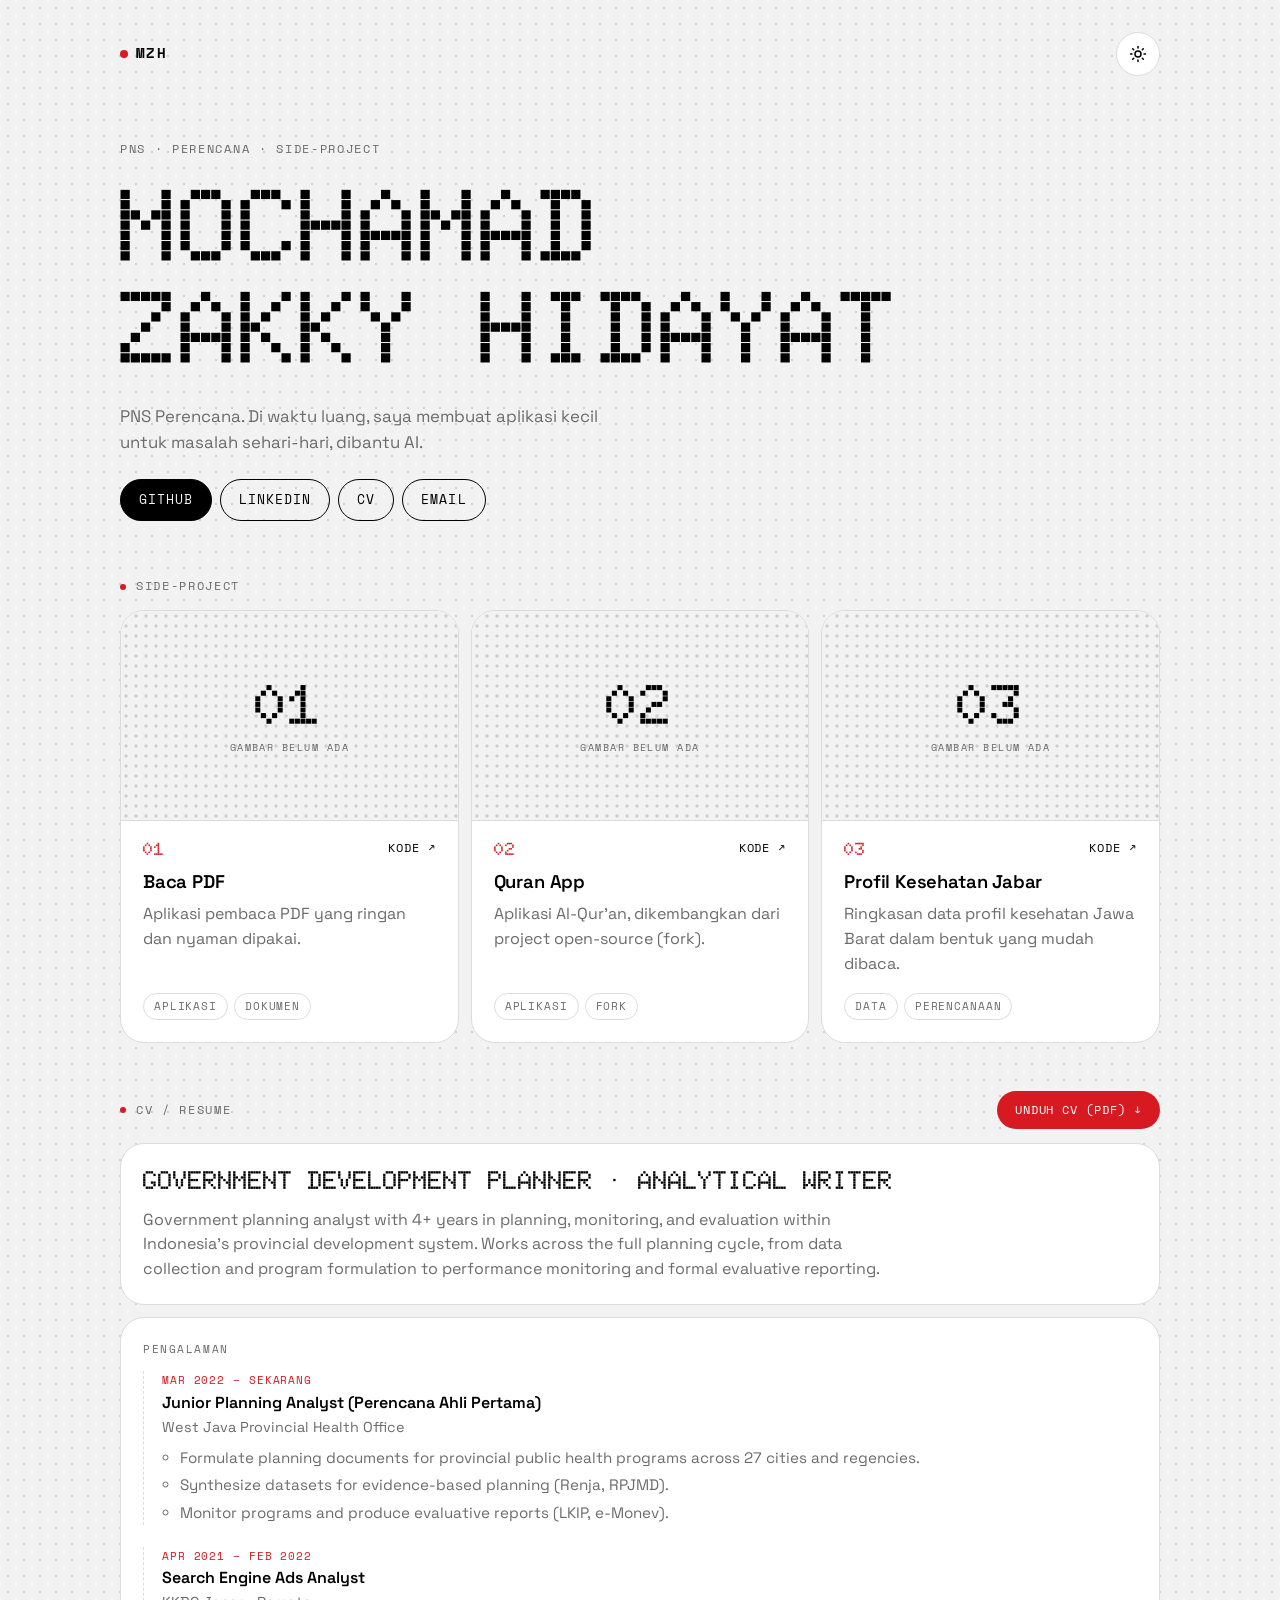
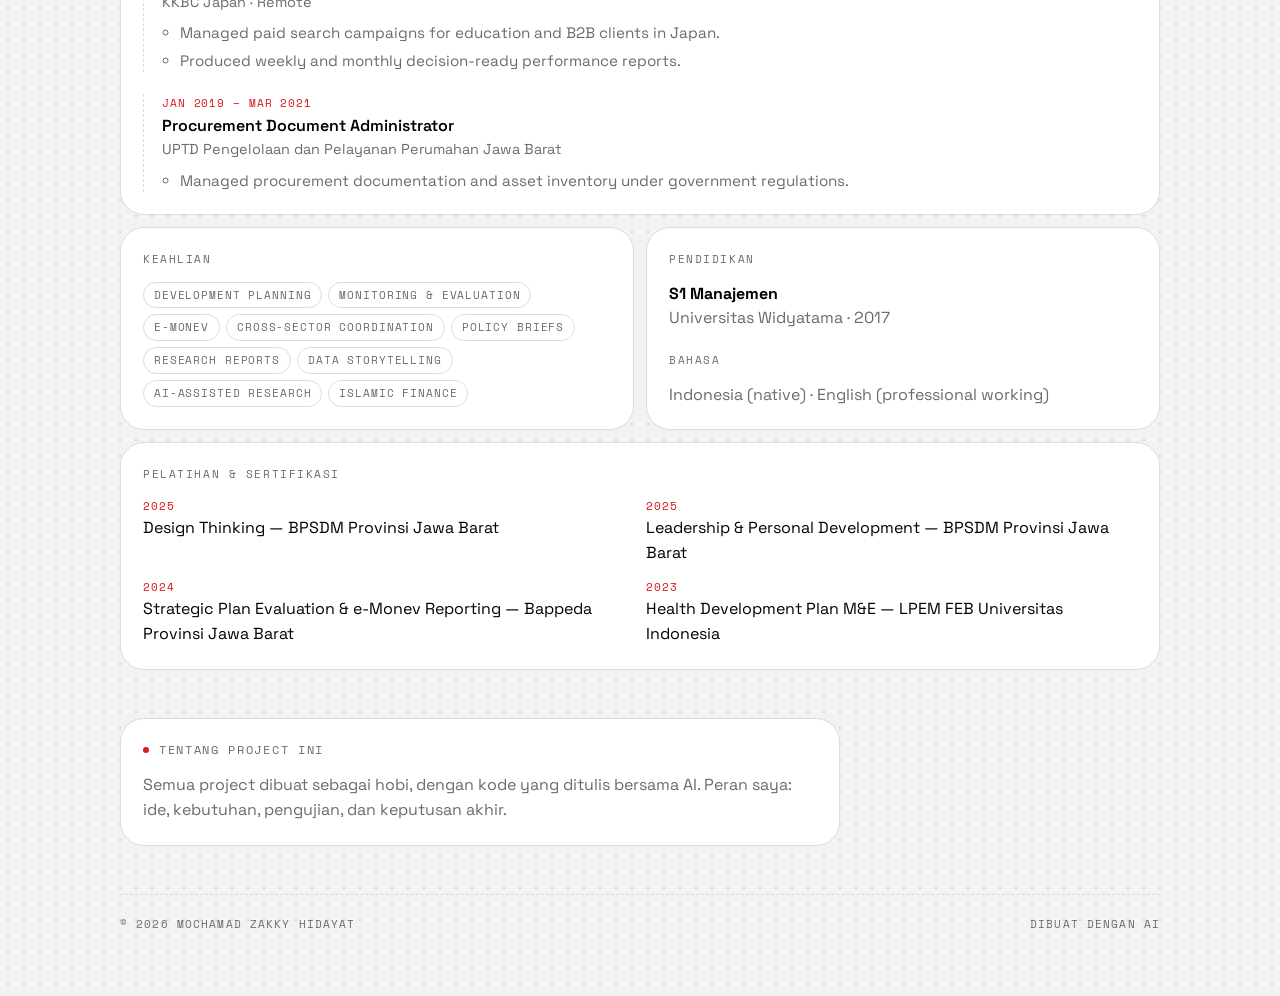
==== portfolio-site/index.html @ c0b2332d "Add portfolio site" ====
<!doctype html>
<html lang="id">
<head>
  <meta charset="utf-8">
  <meta name="viewport" content="width=device-width, initial-scale=1">
  <title>Zakky Hidayat</title>
  <meta name="description" content="Side-project dan catatan dari seorang perencana.">
  <link rel="preconnect" href="https://fonts.googleapis.com">
  <link rel="preconnect" href="https://fonts.gstatic.com" crossorigin>
  <link href="https://fonts.googleapis.com/css2?family=Doto:wght@700;900&family=Space+Grotesk:wght@400;500;600&family=Space+Mono:wght@400;700&display=swap" rel="stylesheet">
  <link rel="stylesheet" href="assets/css/style.css">
  <script>
    try { const t = localStorage.getItem("theme"); if (t) document.documentElement.dataset.theme = t; } catch (e) {}
  </script>
</head>
<body>
  <div class="wrap">
    <nav class="top">
      <span class="mark"><i class="dot"></i>MZH</span>
      <button id="theme-toggle" class="icon-btn" aria-label="Ganti tema">
        <svg class="sun" viewBox="0 0 24 24" width="18" height="18" fill="none" stroke="currentColor" stroke-width="2" stroke-linecap="round"><circle cx="12" cy="12" r="4"/><path d="M12 2v2M12 20v2M4.9 4.9l1.4 1.4M17.7 17.7l1.4 1.4M2 12h2M20 12h2M4.9 19.1l1.4-1.4M17.7 6.3l1.4-1.4"/></svg>
        <svg class="moon" viewBox="0 0 24 24" width="18" height="18" fill="none" stroke="currentColor" stroke-width="2" stroke-linecap="round" stroke-linejoin="round"><path d="M21 12.8A9 9 0 1 1 11.2 3a7 7 0 0 0 9.8 9.8z"/></svg>
      </button>
    </nav>

    <header class="hero">
      <p class="eyebrow">PNS · Perencana · Side-project</p>
      <h1>Mochamad<br>Zakky Hidayat</h1>
      <p class="lead">PNS Perencana. Di waktu luang, saya membuat aplikasi kecil untuk masalah sehari-hari, dibantu AI.</p>
      <p class="links">
        <a href="https://github.com/zakkyhidayat">GitHub</a>
        <a href="https://www.linkedin.com/in/mochamad-zakky-hidayat-995593264/">LinkedIn</a>
        <a href="#cv">CV</a>
        <a href="mailto:zakkyhidayat@gmail.com">Email</a>
      </p>
    </header>

    <section>
      <h2>Side-project</h2>
      <ul id="projects" class="projects"></ul>
    </section>

    <section id="cv" class="cv">
      <div class="cv-head">
        <h2>CV / Resume</h2>
        <a class="pill" href="cv.pdf" download>Unduh CV (PDF) ↓</a>
      </div>

      <div class="cv-card cv-summary">
        <p class="cv-role">Government Development Planner · Analytical Writer</p>
        <p>Government planning analyst with 4+ years in planning, monitoring, and evaluation within Indonesia's provincial development system. Works across the full planning cycle, from data collection and program formulation to performance monitoring and formal evaluative reporting.</p>
      </div>

      <div class="cv-grid">
        <div class="cv-card cv-wide">
          <h4>Pengalaman</h4>
          <ol class="timeline">
            <li>
              <span class="when">Mar 2022 – Sekarang</span>
              <strong>Junior Planning Analyst (Perencana Ahli Pertama)</strong>
              <em>West Java Provincial Health Office</em>
              <ul>
                <li>Formulate planning documents for provincial public health programs across 27 cities and regencies.</li>
                <li>Synthesize datasets for evidence-based planning (Renja, RPJMD).</li>
                <li>Monitor programs and produce evaluative reports (LKIP, e-Monev).</li>
              </ul>
            </li>
            <li>
              <span class="when">Apr 2021 – Feb 2022</span>
              <strong>Search Engine Ads Analyst</strong>
              <em>KKBC Japan · Remote</em>
              <ul>
                <li>Managed paid search campaigns for education and B2B clients in Japan.</li>
                <li>Produced weekly and monthly decision-ready performance reports.</li>
              </ul>
            </li>
            <li>
              <span class="when">Jan 2019 – Mar 2021</span>
              <strong>Procurement Document Administrator</strong>
              <em>UPTD Pengelolaan dan Pelayanan Perumahan Jawa Barat</em>
              <ul>
                <li>Managed procurement documentation and asset inventory under government regulations.</li>
              </ul>
            </li>
          </ol>
        </div>

        <div class="cv-card">
          <h4>Keahlian</h4>
          <div class="tags">
            <span>Development planning</span><span>Monitoring &amp; evaluation</span><span>e-Monev</span>
            <span>Cross-sector coordination</span><span>Policy briefs</span><span>Research reports</span>
            <span>Data storytelling</span><span>AI-assisted research</span><span>Islamic finance</span>
          </div>
        </div>

        <div class="cv-card">
          <h4>Pendidikan</h4>
          <p><strong>S1 Manajemen</strong><br><span class="muted">Universitas Widyatama · 2017</span></p>
          <h4 class="mt">Bahasa</h4>
          <p class="muted">Indonesia (native) · English (professional working)</p>
        </div>

        <div class="cv-card cv-wide">
          <h4>Pelatihan &amp; Sertifikasi</h4>
          <ul class="certs">
            <li><span class="when">2025</span>Design Thinking — BPSDM Provinsi Jawa Barat</li>
            <li><span class="when">2025</span>Leadership &amp; Personal Development — BPSDM Provinsi Jawa Barat</li>
            <li><span class="when">2024</span>Strategic Plan Evaluation &amp; e-Monev Reporting — Bappeda Provinsi Jawa Barat</li>
            <li><span class="when">2023</span>Health Development Plan M&amp;E — LPEM FEB Universitas Indonesia</li>
          </ul>
        </div>
      </div>
    </section>

    <section class="note">
      <h2>Tentang project ini</h2>
      <p>Semua project dibuat sebagai hobi, dengan kode yang ditulis bersama AI. Peran saya: ide, kebutuhan, pengujian, dan keputusan akhir.</p>
    </section>

    <footer><span>© <span id="year"></span> Mochamad Zakky Hidayat</span><span>Dibuat dengan AI</span></footer>
  </div>
  <script src="assets/js/projects.js"></script>
  <script src="assets/js/main.js"></script>
</body>
</html>
---- portfolio-site/assets/css/style.css ----
/* Gaya terinspirasi Nothing OS: monokrom, dot-matrix, aksen merah, label mono. */
:root {
  --bg: #f2f2f2;
  --surface: #ffffff;
  --text: #000000;
  --muted: #6b6b6b;
  --border: #dcdcdc;
  --dot: #cfcfcf;
  --red: #d71921;
  color-scheme: light;
}
@media (prefers-color-scheme: dark) {
  :root:not([data-theme="light"]) {
    --bg: #000000; --surface: #111111; --text: #ffffff; --muted: #8a8a8a;
    --border: #262626; --dot: #222222; --red: #ff2d36; color-scheme: dark;
  }
}
:root[data-theme="dark"] {
  --bg: #000000; --surface: #111111; --text: #ffffff; --muted: #8a8a8a;
  --border: #262626; --dot: #222222; --red: #ff2d36; color-scheme: dark;
}

* { box-sizing: border-box; margin: 0; }
body {
  background-color: var(--bg);
  background-image: radial-gradient(var(--dot) 1px, transparent 1.2px);
  background-size: 16px 16px;
  color: var(--text);
  font-family: "Space Grotesk", system-ui, sans-serif;
  line-height: 1.55;
  -webkit-font-smoothing: antialiased;
}
a { color: inherit; text-decoration: none; }

.mono, .eyebrow, h2, .tags span, .project-links, .idx, footer, .links, .mark {
  font-family: "Space Mono", ui-monospace, monospace;
}

.wrap { max-width: 1120px; margin: 0 auto; padding: 24px 16px 48px; }
@media (min-width: 768px) { .wrap { padding: 32px 40px 64px; } }

.top { display: flex; justify-content: space-between; align-items: center; margin-bottom: 64px; }
.mark { display: flex; align-items: center; gap: 8px; font-weight: 700; font-size: .85rem; letter-spacing: .1em; }
.dot { width: 8px; height: 8px; border-radius: 50%; background: var(--red); display: inline-block; }
.icon-btn {
  display: grid; place-items: center; width: 44px; height: 44px;
  border: 1px solid var(--border); border-radius: 50%;
  background: var(--surface); color: var(--text); cursor: pointer;
}
.icon-btn:focus-visible, a:focus-visible { outline: 2px solid var(--red); outline-offset: 2px; }
.moon { display: none; }
:root[data-theme="dark"] .sun { display: none; }
:root[data-theme="dark"] .moon { display: block; }
@media (prefers-color-scheme: dark) {
  :root:not([data-theme="light"]) .sun { display: none; }
  :root:not([data-theme="light"]) .moon { display: block; }
}

.hero { margin-bottom: 56px; }
.eyebrow { font-size: .75rem; letter-spacing: .14em; text-transform: uppercase; color: var(--muted); margin-bottom: 16px; }
h1 {
  font-family: "Doto", "Space Mono", monospace;
  font-weight: 900; font-size: clamp(2.4rem, 8vw, 6.5rem);
  line-height: 1; letter-spacing: -.01em; text-transform: uppercase;
}
.lead { margin-top: 24px; font-size: 1.05rem; color: var(--muted); max-width: 48ch; }
.links { margin-top: 24px; display: flex; gap: 8px; flex-wrap: wrap; font-size: .8rem; text-transform: uppercase; letter-spacing: .08em; }
.links a {
  padding: 10px 18px; border-radius: 999px;
  border: 1px solid var(--text); transition: background .15s, color .15s;
}
.links a:first-child { background: var(--text); color: var(--bg); }
.links a:hover { background: var(--red); border-color: var(--red); color: #fff; }

section { margin-bottom: 48px; }
h2 {
  font-size: .75rem; font-weight: 400; text-transform: uppercase;
  letter-spacing: .14em; color: var(--muted); margin-bottom: 14px;
  display: flex; align-items: center; gap: 10px;
}
h2::before { content: ""; width: 6px; height: 6px; border-radius: 50%; background: var(--red); }

.projects {
  list-style: none; padding: 0; display: grid; gap: 12px;
  grid-template-columns: repeat(auto-fill, minmax(min(100%, 320px), 1fr));
}
.project {
  display: flex; flex-direction: column; overflow: hidden;
  background: var(--surface); border: 1px solid var(--border); border-radius: 24px;
}
.media { aspect-ratio: 16 / 10; border-bottom: 1px solid var(--border); }
.media img { width: 100%; height: 100%; object-fit: cover; display: block; }
.placeholder {
  height: 100%; display: grid; place-content: center; justify-items: center; gap: 6px;
  background-color: var(--bg);
  background-image: radial-gradient(var(--dot) 1.5px, transparent 1.7px);
  background-size: 10px 10px;
}
.placeholder span { font-family: "Doto", monospace; font-weight: 900; font-size: 3.5rem; line-height: 1; }
.placeholder small { font-family: "Space Mono", monospace; font-size: .65rem; letter-spacing: .14em; color: var(--muted); }
.body { padding: 18px 22px 22px; display: flex; flex-direction: column; flex: 1; }
.idx { font-family: "Doto", monospace; font-weight: 900; font-size: 1.1rem; color: var(--red); line-height: 1; }
.project-head { display: flex; justify-content: space-between; align-items: center; gap: 12px; margin-bottom: 10px; }
h3 { font-size: 1.15rem; font-weight: 600; letter-spacing: -.01em; }
.project-links { display: flex; gap: 14px; font-size: .75rem; letter-spacing: .08em; }
.project-links a:hover { color: var(--red); }
.project p { margin-top: 6px; color: var(--muted); }
.tags { margin-top: auto; padding-top: 16px; display: flex; flex-wrap: wrap; gap: 6px; }
.tags span {
  font-size: .68rem; text-transform: uppercase; letter-spacing: .08em;
  padding: 4px 10px; border-radius: 999px; border: 1px solid var(--border); color: var(--muted);
}

.note {
  max-width: 720px;
  background: var(--surface); border: 1px solid var(--border);
  border-radius: 24px; padding: 22px;
}
.note p { color: var(--muted); }

footer {
  display: flex; justify-content: space-between; flex-wrap: wrap; gap: 8px;
  padding-top: 20px; border-top: 1px dashed var(--border);
  font-size: .7rem; text-transform: uppercase; letter-spacing: .1em; color: var(--muted);
}

/* CV */
.cv-head { display: flex; justify-content: space-between; align-items: center; gap: 12px; flex-wrap: wrap; margin-bottom: 14px; }
.cv-head h2 { margin-bottom: 0; }
.pill {
  font-family: "Space Mono", monospace; font-size: .75rem; text-transform: uppercase; letter-spacing: .08em;
  padding: 10px 18px; border-radius: 999px; background: var(--red); color: #fff;
}
.pill:hover { filter: brightness(1.1); }
.cv-card { background: var(--surface); border: 1px solid var(--border); border-radius: 24px; padding: 22px; }
.cv-summary { margin-bottom: 12px; }
.cv-summary p:last-child { color: var(--muted); max-width: 75ch; }
.cv-role { font-family: "Doto", monospace; font-weight: 900; font-size: clamp(1.2rem, 3vw, 1.6rem); text-transform: uppercase; line-height: 1.15; margin-bottom: 12px; }
.cv-grid { display: grid; gap: 12px; }
@media (min-width: 768px) {
  .cv-grid { grid-template-columns: 1fr 1fr; }
  .cv-wide { grid-column: 1 / -1; }
}
h4 {
  font-family: "Space Mono", monospace; font-size: .7rem; font-weight: 400;
  text-transform: uppercase; letter-spacing: .14em; color: var(--muted); margin-bottom: 14px;
}
h4.mt { margin-top: 20px; }
.muted { color: var(--muted); }
.when {
  display: block; font-family: "Space Mono", monospace; font-size: .7rem;
  letter-spacing: .08em; text-transform: uppercase; color: var(--red); margin-bottom: 2px;
}
.timeline { list-style: none; padding: 0; display: grid; gap: 22px; }
.timeline > li { padding-left: 18px; border-left: 1px dashed var(--border); }
.timeline strong { display: block; font-weight: 600; }
.timeline em { display: block; font-style: normal; color: var(--muted); font-size: .9rem; }
.timeline ul { margin-top: 8px; padding-left: 18px; color: var(--muted); font-size: .95rem; }
.timeline ul li + li { margin-top: 4px; }
.cv-card .tags { padding-top: 0; }
.certs { list-style: none; padding: 0; display: grid; gap: 12px; }
@media (min-width: 768px) { .certs { grid-template-columns: 1fr 1fr; } }
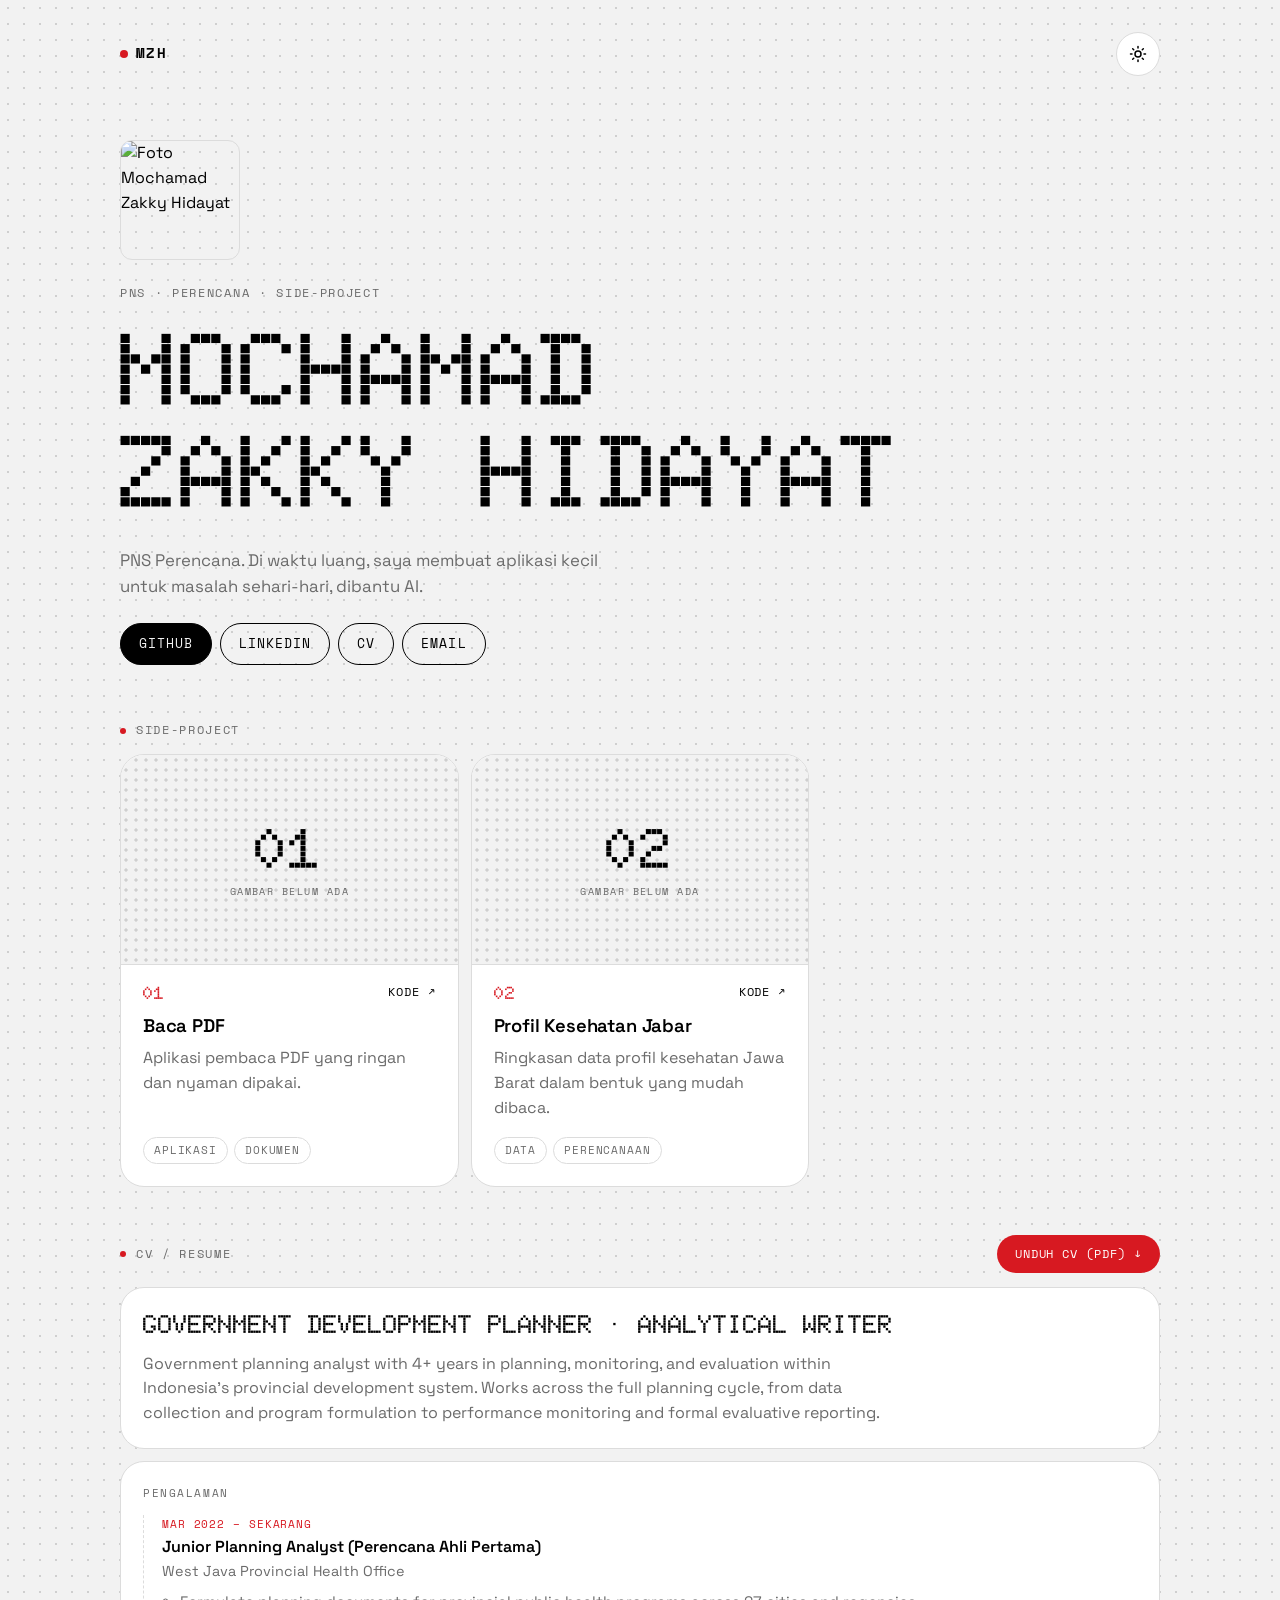
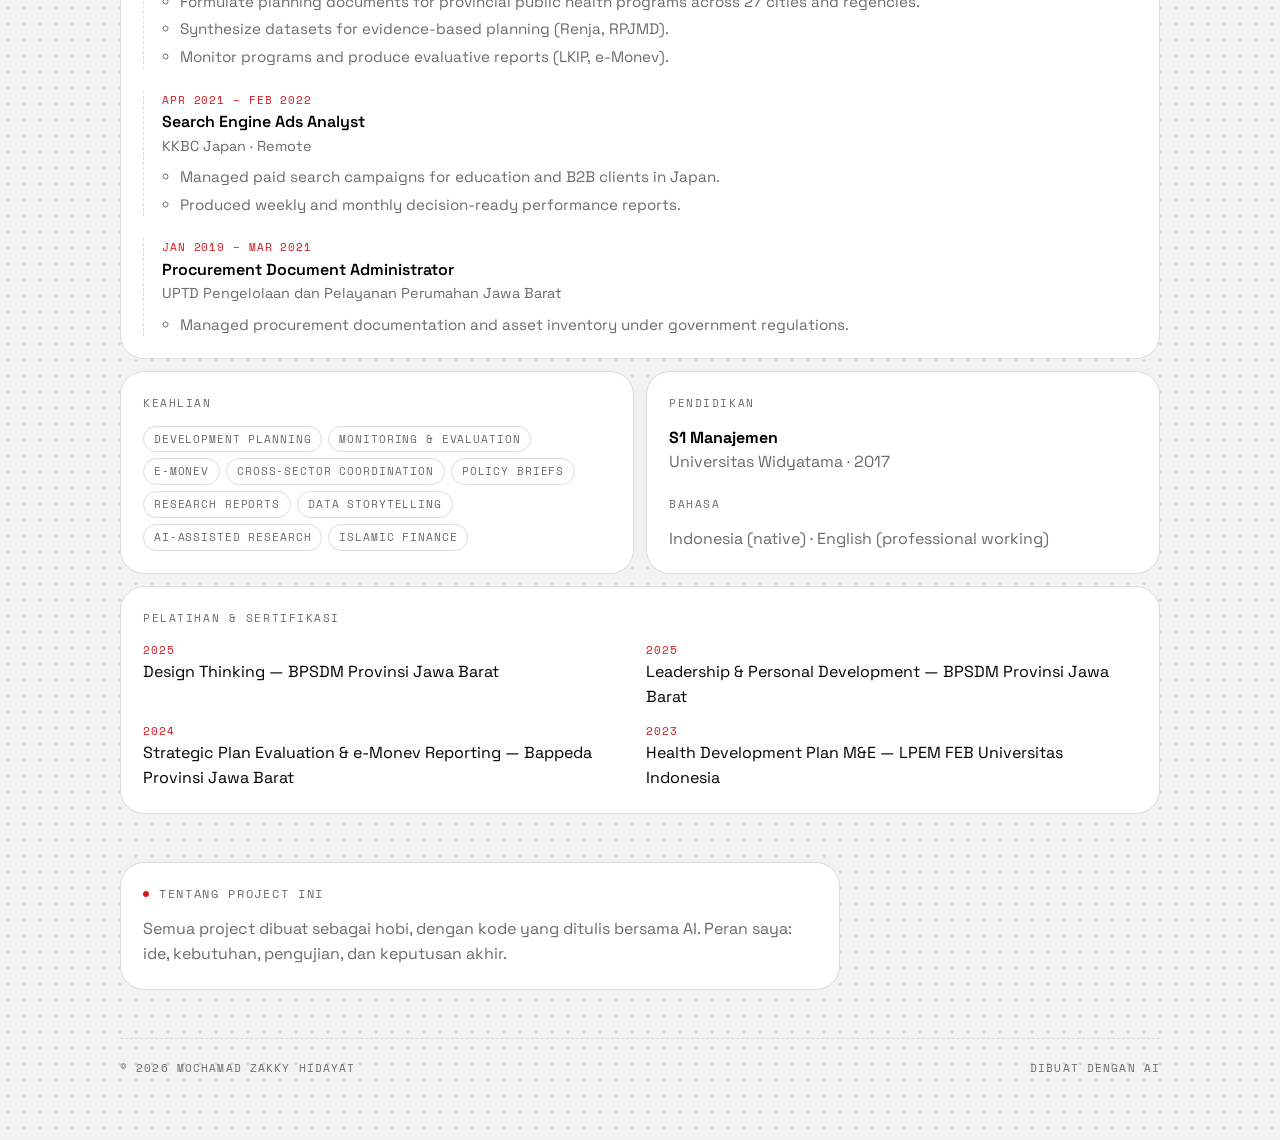
==== commit 3a8481b2: "Add square profile photo to hero Co-Authored-By: Claude Opus 5.5 <noreply@anthropic.com> Claude-Sess" ====
--- a/portfolio-site/index.html
+++ b/portfolio-site/index.html
@@ -24,6 +24,7 @@
     </nav>
 
     <header class="hero">
+      <img class="avatar" src="assets/img/profile.jpg" alt="Foto Mochamad Zakky Hidayat" width="120" height="120">
       <p class="eyebrow">PNS · Perencana · Side-project</p>
       <h1>Mochamad<br>Zakky Hidayat</h1>
       <p class="lead">PNS Perencana. Di waktu luang, saya membuat aplikasi kecil untuk masalah sehari-hari, dibantu AI.</p>
--- a/portfolio-site/assets/css/style.css
+++ b/portfolio-site/assets/css/style.css
@@ -57,6 +57,8 @@
 }
 
 .hero { margin-bottom: 56px; }
+/* Ganti border-radius ke 50% untuk foto bulat */
+.avatar { display: block; width: 120px; height: 120px; object-fit: cover; border: 1px solid var(--border); border-radius: 12px; margin-bottom: 24px; }
 .eyebrow { font-size: .75rem; letter-spacing: .14em; text-transform: uppercase; color: var(--muted); margin-bottom: 16px; }
 h1 {
   font-family: "Doto", "Space Mono", monospace;
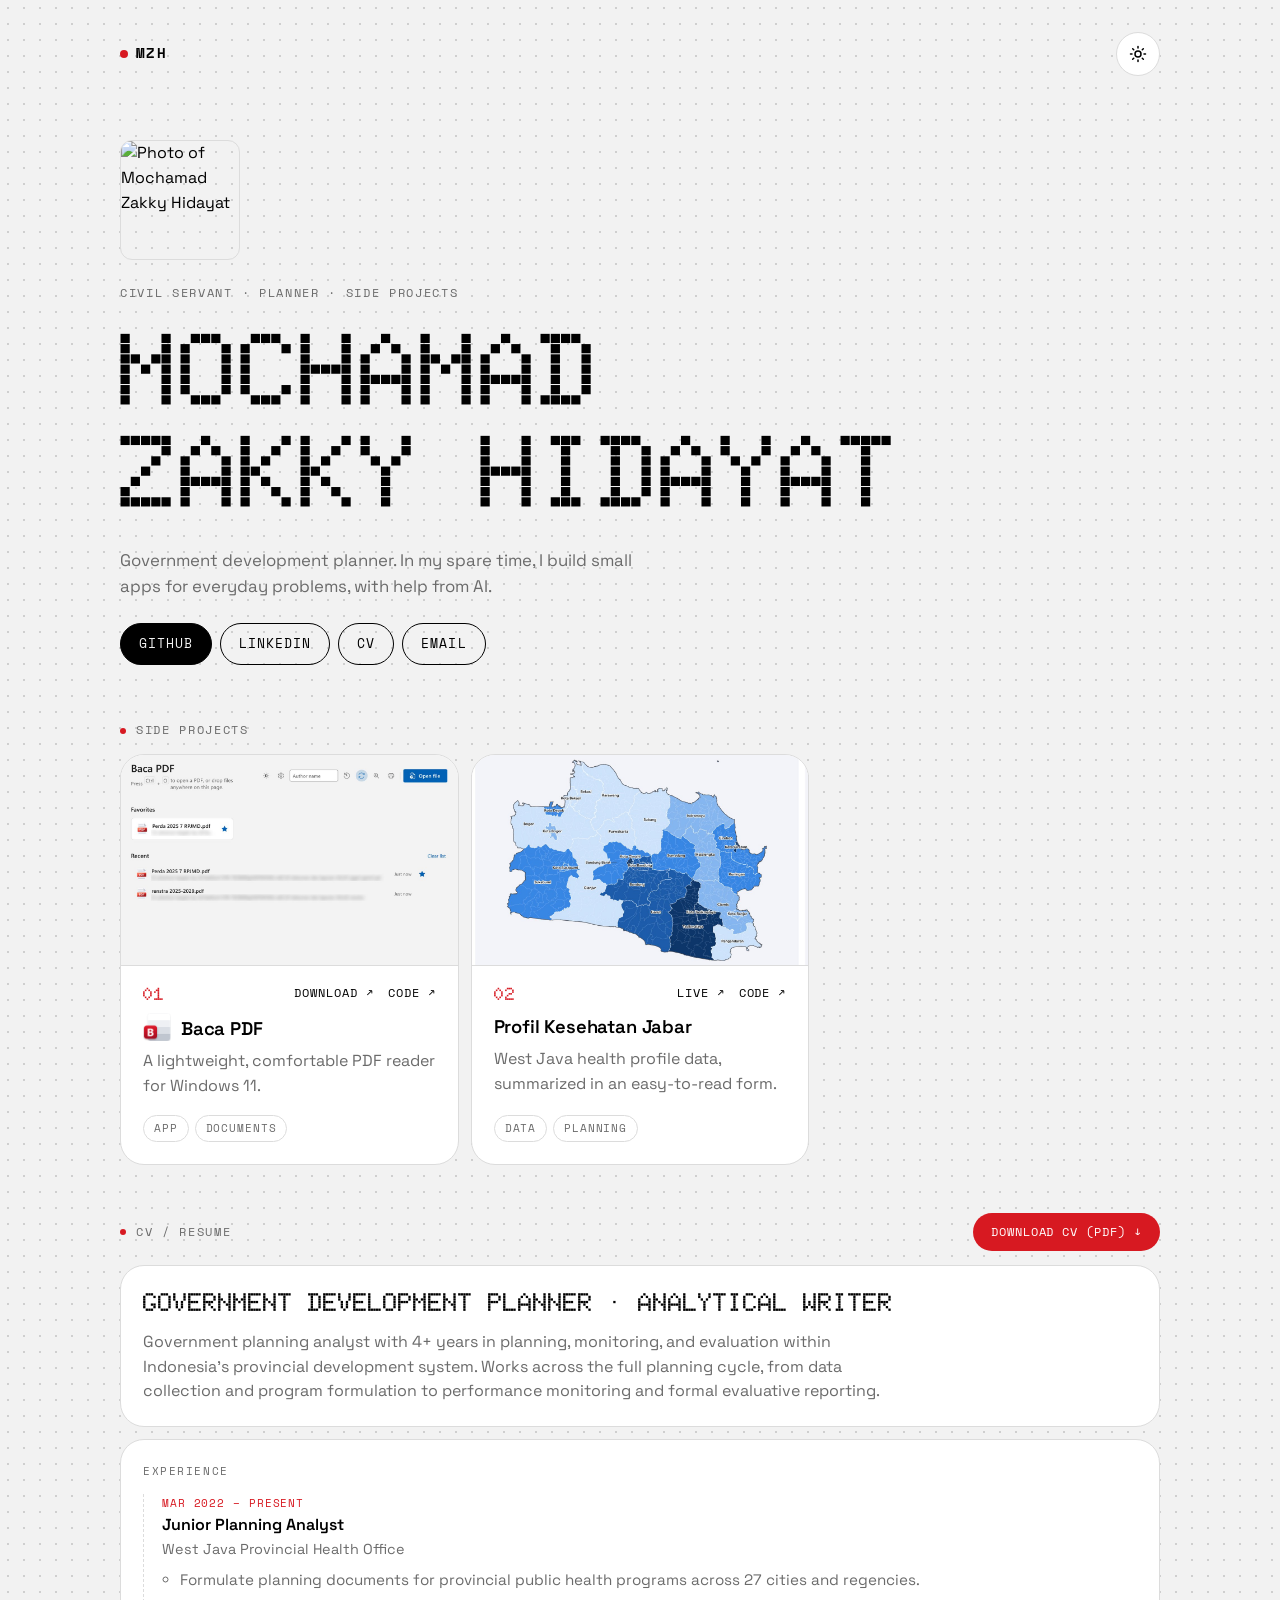
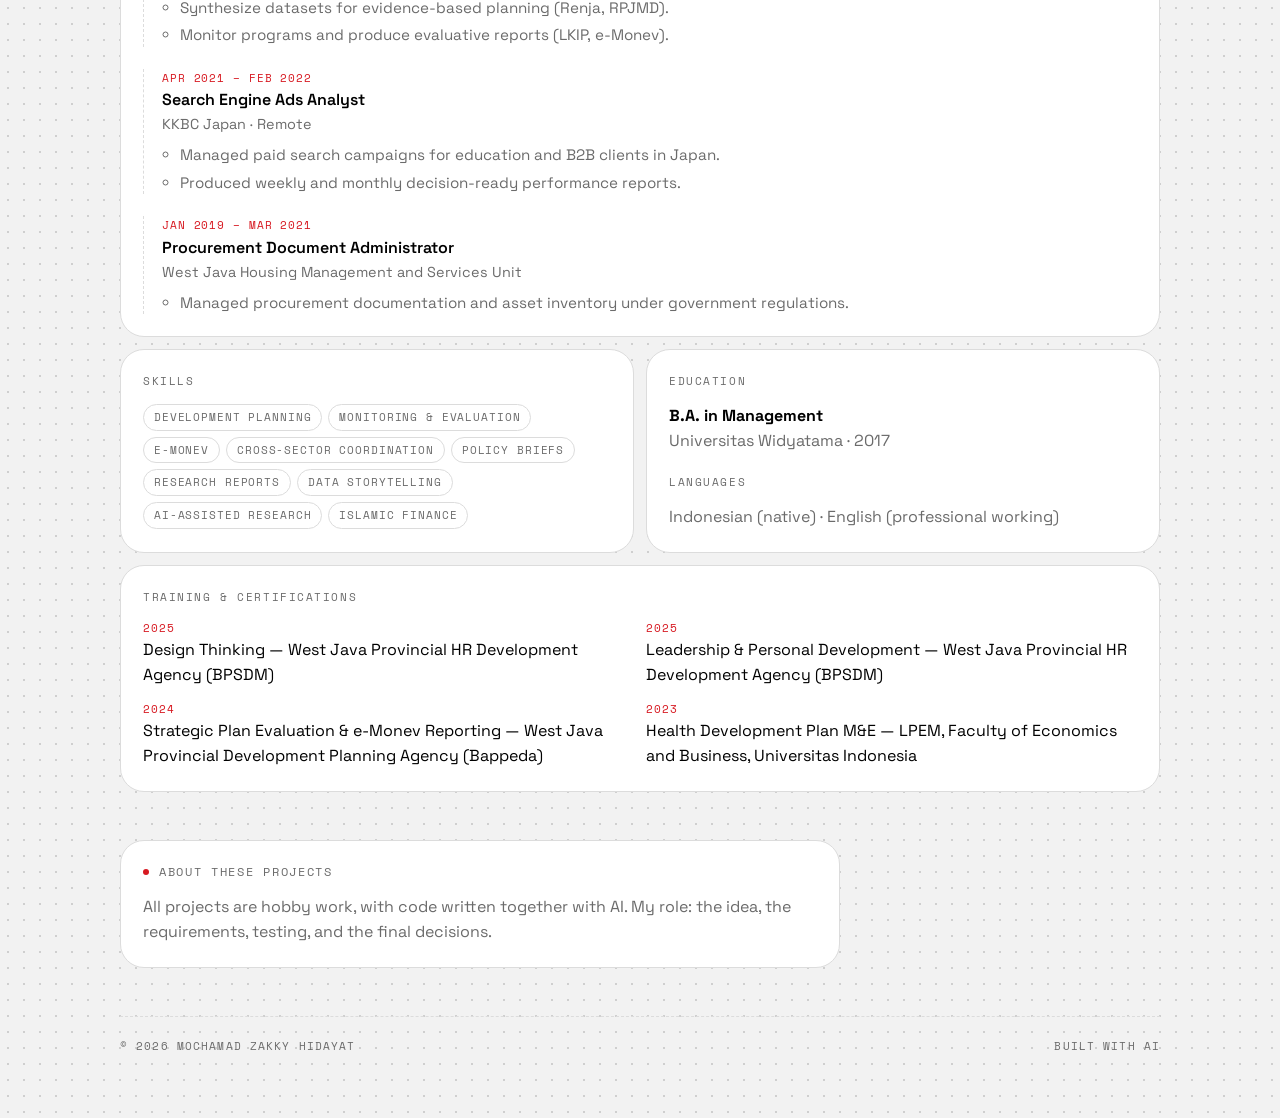
==== commit 4f7bc6ac: "Translate site to English; add Download and Live project links Co-Authored-By: Claude Opus 5.5 <nore" ====
--- a/portfolio-site/index.html
+++ b/portfolio-site/index.html
@@ -1,10 +1,10 @@
 <!doctype html>
-<html lang="id">
+<html lang="en">
 <head>
   <meta charset="utf-8">
   <meta name="viewport" content="width=device-width, initial-scale=1">
   <title>Zakky Hidayat</title>
-  <meta name="description" content="Side-project dan catatan dari seorang perencana.">
+  <meta name="description" content="Side projects and notes from a government development planner.">
   <link rel="preconnect" href="https://fonts.googleapis.com">
   <link rel="preconnect" href="https://fonts.gstatic.com" crossorigin>
   <link href="https://fonts.googleapis.com/css2?family=Doto:wght@700;900&family=Space+Grotesk:wght@400;500;600&family=Space+Mono:wght@400;700&display=swap" rel="stylesheet">
@@ -17,17 +17,17 @@
   <div class="wrap">
     <nav class="top">
       <span class="mark"><i class="dot"></i>MZH</span>
-      <button id="theme-toggle" class="icon-btn" aria-label="Ganti tema">
+      <button id="theme-toggle" class="icon-btn" aria-label="Toggle theme">
         <svg class="sun" viewBox="0 0 24 24" width="18" height="18" fill="none" stroke="currentColor" stroke-width="2" stroke-linecap="round"><circle cx="12" cy="12" r="4"/><path d="M12 2v2M12 20v2M4.9 4.9l1.4 1.4M17.7 17.7l1.4 1.4M2 12h2M20 12h2M4.9 19.1l1.4-1.4M17.7 6.3l1.4-1.4"/></svg>
         <svg class="moon" viewBox="0 0 24 24" width="18" height="18" fill="none" stroke="currentColor" stroke-width="2" stroke-linecap="round" stroke-linejoin="round"><path d="M21 12.8A9 9 0 1 1 11.2 3a7 7 0 0 0 9.8 9.8z"/></svg>
       </button>
     </nav>
 
     <header class="hero">
-      <img class="avatar" src="assets/img/profile.jpg" alt="Foto Mochamad Zakky Hidayat" width="120" height="120">
-      <p class="eyebrow">PNS · Perencana · Side-project</p>
+      <img class="avatar" src="assets/img/profile.jpg" alt="Photo of Mochamad Zakky Hidayat" width="120" height="120">
+      <p class="eyebrow">Civil Servant · Planner · Side Projects</p>
       <h1>Mochamad<br>Zakky Hidayat</h1>
-      <p class="lead">PNS Perencana. Di waktu luang, saya membuat aplikasi kecil untuk masalah sehari-hari, dibantu AI.</p>
+      <p class="lead">Government development planner. In my spare time, I build small apps for everyday problems, with help from AI.</p>
       <p class="links">
         <a href="https://github.com/zakkyhidayat">GitHub</a>
         <a href="https://www.linkedin.com/in/mochamad-zakky-hidayat-995593264/">LinkedIn</a>
@@ -37,14 +37,14 @@
     </header>
 
     <section>
-      <h2>Side-project</h2>
+      <h2>Side Projects</h2>
       <ul id="projects" class="projects"></ul>
     </section>
 
     <section id="cv" class="cv">
       <div class="cv-head">
         <h2>CV / Resume</h2>
-        <a class="pill" href="cv.pdf" download>Unduh CV (PDF) ↓</a>
+        <a class="pill" href="cv.pdf" download>Download CV (PDF) ↓</a>
       </div>
 
       <div class="cv-card cv-summary">
@@ -54,11 +54,11 @@
 
       <div class="cv-grid">
         <div class="cv-card cv-wide">
-          <h4>Pengalaman</h4>
+          <h4>Experience</h4>
           <ol class="timeline">
             <li>
-              <span class="when">Mar 2022 – Sekarang</span>
-              <strong>Junior Planning Analyst (Perencana Ahli Pertama)</strong>
+              <span class="when">Mar 2022 – Present</span>
+              <strong>Junior Planning Analyst</strong>
               <em>West Java Provincial Health Office</em>
               <ul>
                 <li>Formulate planning documents for provincial public health programs across 27 cities and regencies.</li>
@@ -78,7 +78,7 @@
             <li>
               <span class="when">Jan 2019 – Mar 2021</span>
               <strong>Procurement Document Administrator</strong>
-              <em>UPTD Pengelolaan dan Pelayanan Perumahan Jawa Barat</em>
+              <em>West Java Housing Management and Services Unit</em>
               <ul>
                 <li>Managed procurement documentation and asset inventory under government regulations.</li>
               </ul>
@@ -87,7 +87,7 @@
         </div>
 
         <div class="cv-card">
-          <h4>Keahlian</h4>
+          <h4>Skills</h4>
           <div class="tags">
             <span>Development planning</span><span>Monitoring &amp; evaluation</span><span>e-Monev</span>
             <span>Cross-sector coordination</span><span>Policy briefs</span><span>Research reports</span>
@@ -96,30 +96,30 @@
         </div>
 
         <div class="cv-card">
-          <h4>Pendidikan</h4>
-          <p><strong>S1 Manajemen</strong><br><span class="muted">Universitas Widyatama · 2017</span></p>
-          <h4 class="mt">Bahasa</h4>
-          <p class="muted">Indonesia (native) · English (professional working)</p>
+          <h4>Education</h4>
+          <p><strong>B.A. in Management</strong><br><span class="muted">Universitas Widyatama · 2017</span></p>
+          <h4 class="mt">Languages</h4>
+          <p class="muted">Indonesian (native) · English (professional working)</p>
         </div>
 
         <div class="cv-card cv-wide">
-          <h4>Pelatihan &amp; Sertifikasi</h4>
+          <h4>Training &amp; Certifications</h4>
           <ul class="certs">
-            <li><span class="when">2025</span>Design Thinking — BPSDM Provinsi Jawa Barat</li>
-            <li><span class="when">2025</span>Leadership &amp; Personal Development — BPSDM Provinsi Jawa Barat</li>
-            <li><span class="when">2024</span>Strategic Plan Evaluation &amp; e-Monev Reporting — Bappeda Provinsi Jawa Barat</li>
-            <li><span class="when">2023</span>Health Development Plan M&amp;E — LPEM FEB Universitas Indonesia</li>
+            <li><span class="when">2025</span>Design Thinking — West Java Provincial HR Development Agency (BPSDM)</li>
+            <li><span class="when">2025</span>Leadership &amp; Personal Development — West Java Provincial HR Development Agency (BPSDM)</li>
+            <li><span class="when">2024</span>Strategic Plan Evaluation &amp; e-Monev Reporting — West Java Provincial Development Planning Agency (Bappeda)</li>
+            <li><span class="when">2023</span>Health Development Plan M&amp;E — LPEM, Faculty of Economics and Business, Universitas Indonesia</li>
           </ul>
         </div>
       </div>
     </section>
 
     <section class="note">
-      <h2>Tentang project ini</h2>
-      <p>Semua project dibuat sebagai hobi, dengan kode yang ditulis bersama AI. Peran saya: ide, kebutuhan, pengujian, dan keputusan akhir.</p>
+      <h2>About these projects</h2>
+      <p>All projects are hobby work, with code written together with AI. My role: the idea, the requirements, testing, and the final decisions.</p>
     </section>
 
-    <footer><span>© <span id="year"></span> Mochamad Zakky Hidayat</span><span>Dibuat dengan AI</span></footer>
+    <footer><span>© <span id="year"></span> Mochamad Zakky Hidayat</span><span>Built with AI</span></footer>
   </div>
   <script src="assets/js/projects.js"></script>
   <script src="assets/js/main.js"></script>
--- a/portfolio-site/assets/css/style.css
+++ b/portfolio-site/assets/css/style.css
@@ -106,6 +106,7 @@
 h3 { font-size: 1.15rem; font-weight: 600; letter-spacing: -.01em; }
 .project-links { display: flex; gap: 14px; font-size: .75rem; letter-spacing: .08em; }
 .project-links a:hover { color: var(--red); }
+.app-icon { width: 28px; height: 28px; vertical-align: -6px; margin-right: 10px; }
 .project p { margin-top: 6px; color: var(--muted); }
 .tags { margin-top: auto; padding-top: 16px; display: flex; flex-wrap: wrap; gap: 6px; }
 .tags span {
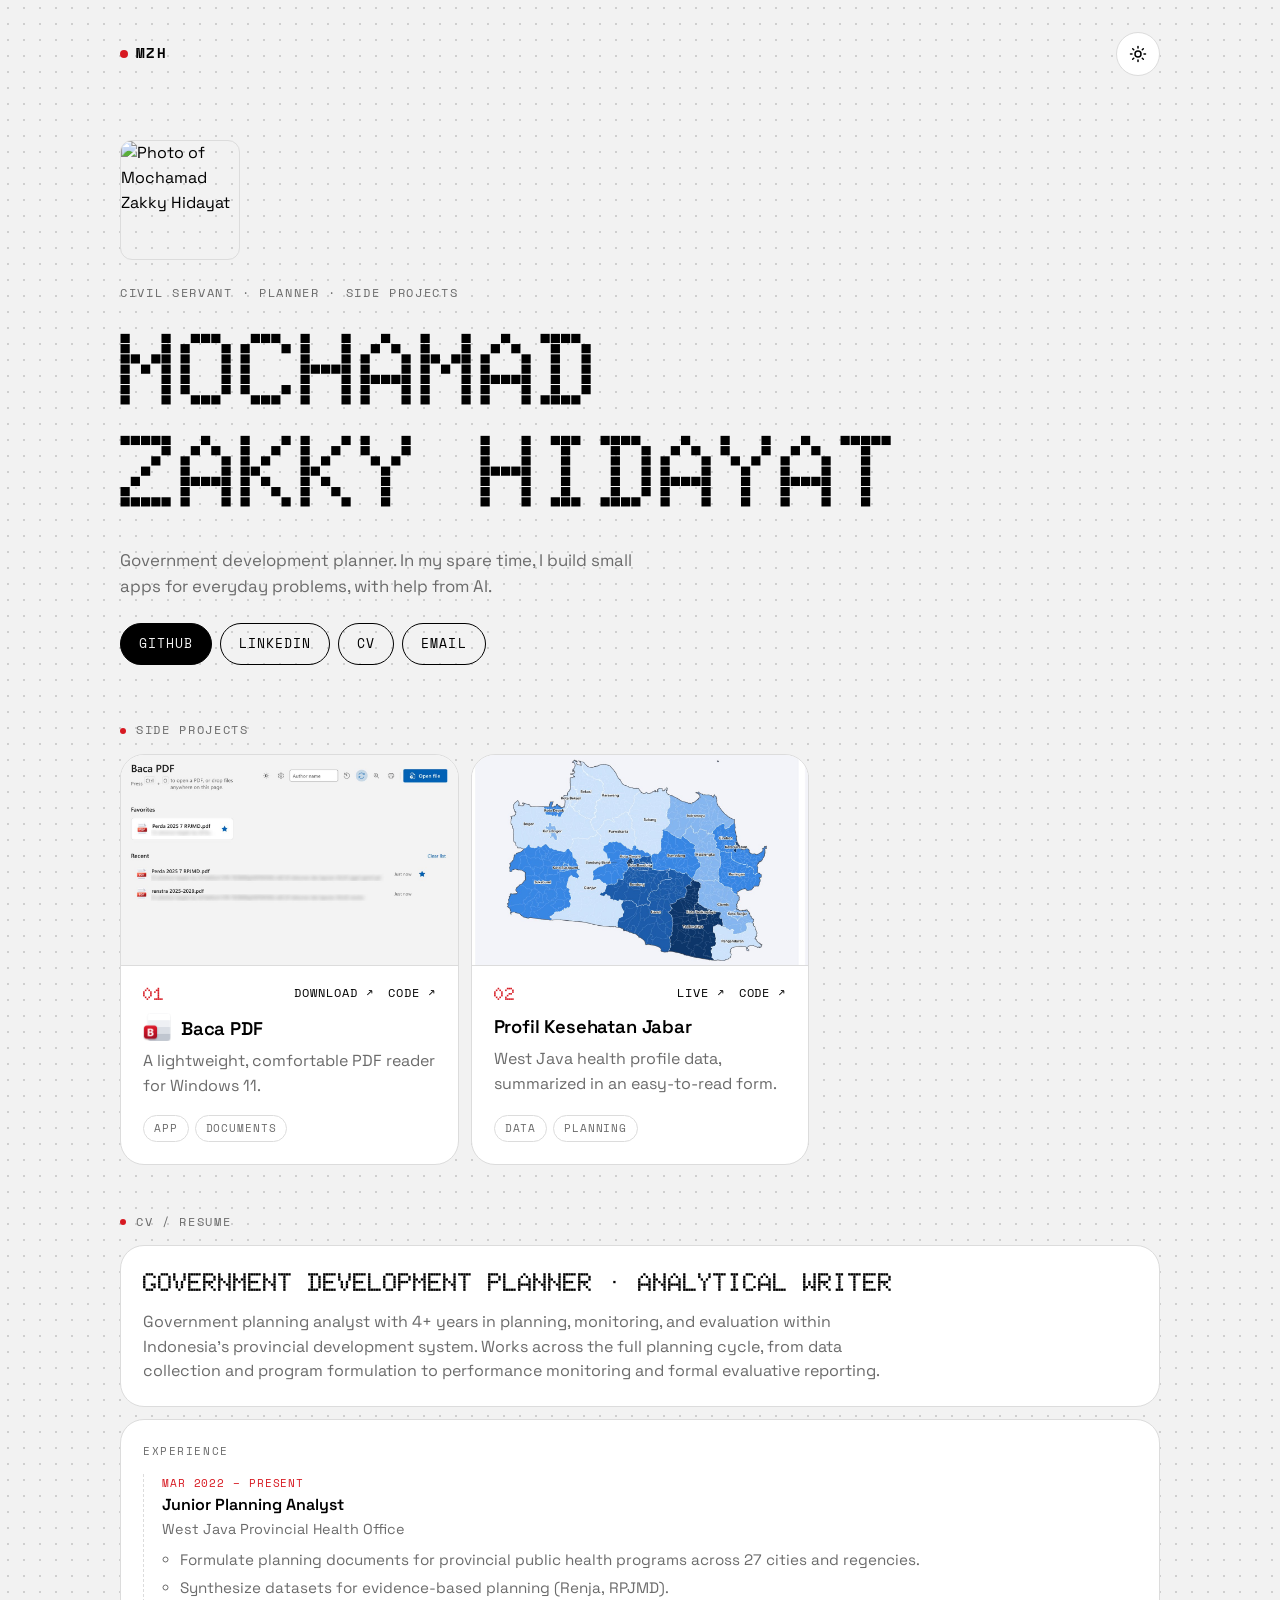
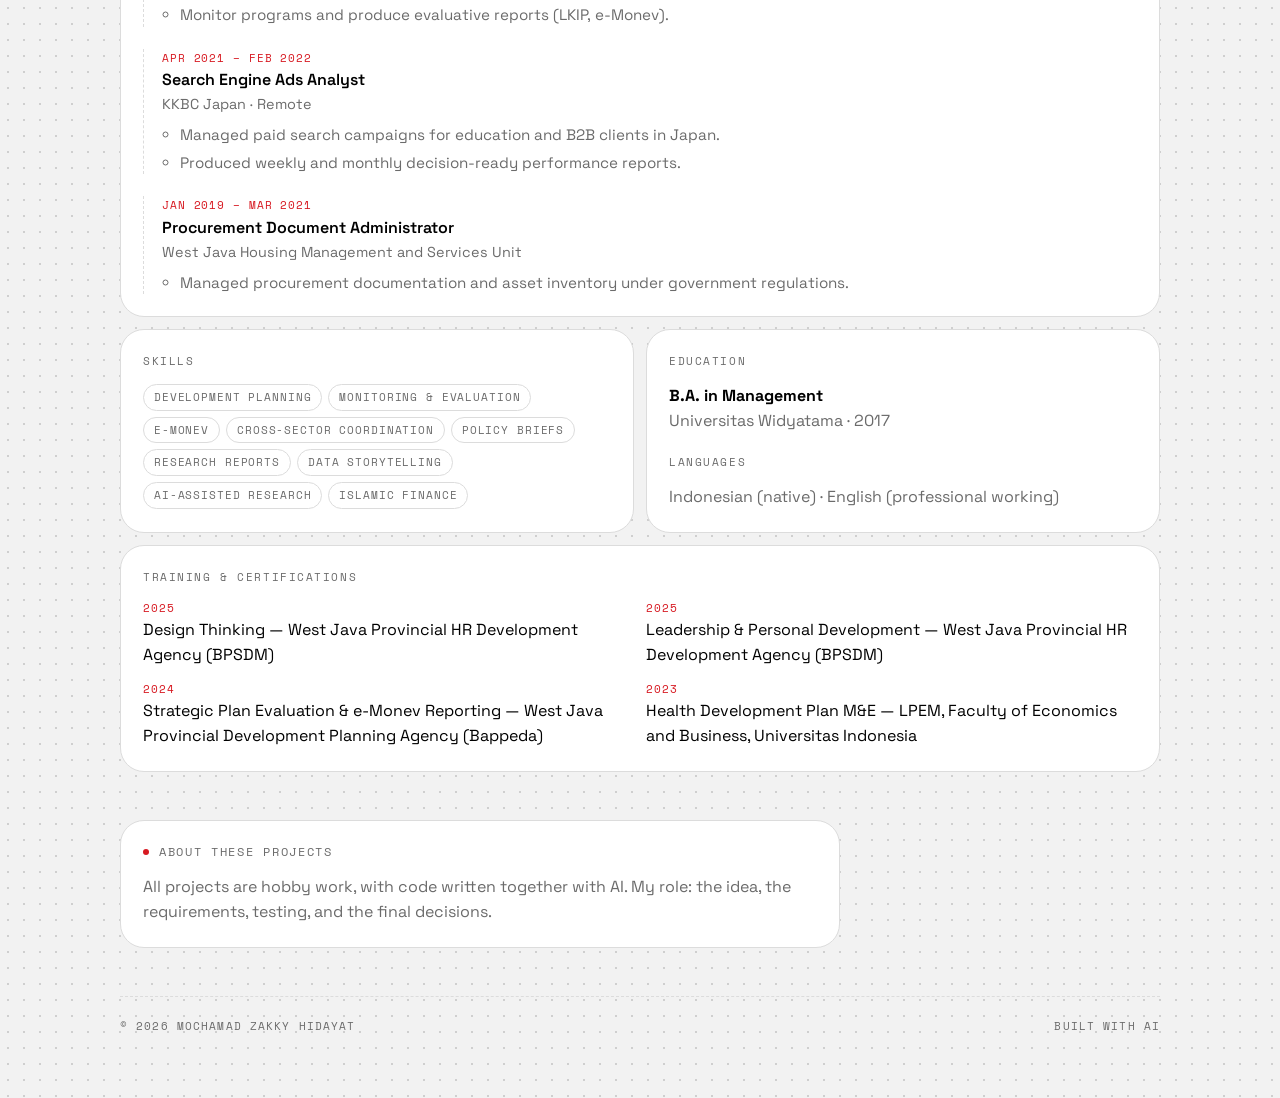
==== commit ee5a9b1f: "Remove broken Download CV button Co-Authored-By: Claude Opus 5.5 <noreply@anthropic.com> Claude-Sess" ====
--- a/portfolio-site/index.html
+++ b/portfolio-site/index.html
@@ -44,7 +44,6 @@
     <section id="cv" class="cv">
       <div class="cv-head">
         <h2>CV / Resume</h2>
-        <a class="pill" href="cv.pdf" download>Download CV (PDF) ↓</a>
       </div>
 
       <div class="cv-card cv-summary">
--- a/portfolio-site/assets/css/style.css
+++ b/portfolio-site/assets/css/style.css
@@ -130,11 +130,6 @@
 /* CV */
 .cv-head { display: flex; justify-content: space-between; align-items: center; gap: 12px; flex-wrap: wrap; margin-bottom: 14px; }
 .cv-head h2 { margin-bottom: 0; }
-.pill {
-  font-family: "Space Mono", monospace; font-size: .75rem; text-transform: uppercase; letter-spacing: .08em;
-  padding: 10px 18px; border-radius: 999px; background: var(--red); color: #fff;
-}
-.pill:hover { filter: brightness(1.1); }
 .cv-card { background: var(--surface); border: 1px solid var(--border); border-radius: 24px; padding: 22px; }
 .cv-summary { margin-bottom: 12px; }
 .cv-summary p:last-child { color: var(--muted); max-width: 75ch; }
